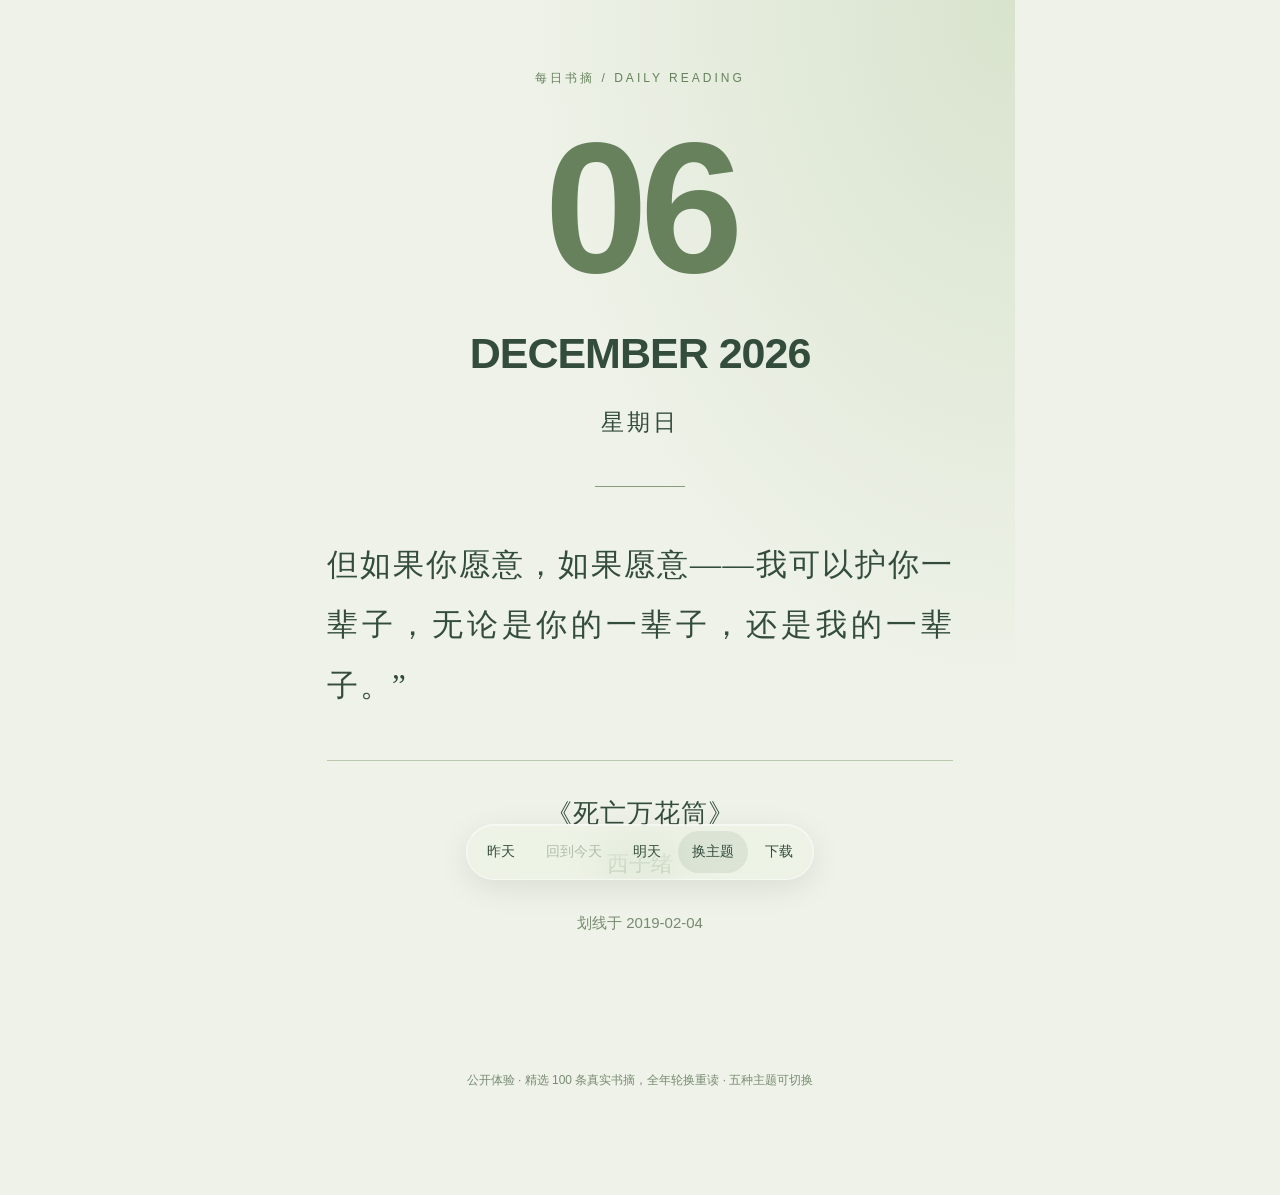
==== docs/index.html @ df206431 "Add public 100-excerpt preview, portrait screenshots and Pages links Change-Id: Id5b9fac0a63af6df737" ====
<!doctype html><html lang="zh-CN"><head><meta charset="utf-8"><meta name="viewport" content="width=device-width,initial-scale=1"><title>每日书摘</title><style id="theme-style">:root{--paper:#eef2e8;--ink:#344c3c;--muted:#788b72}*{box-sizing:border-box}html,body{margin:0}body{padding:28px 20px;background:#e8e8e4;font-family:"PingFang SC","Microsoft YaHei",sans-serif;-webkit-font-smoothing:antialiased}.card{position:relative;overflow:hidden;max-width:750px;width:100%;margin:auto;padding:55px 62px 55px;text-align:center;background:var(--paper);color:var(--ink)}.label{margin:0 0 28px;font-size:12px;letter-spacing:3px;color:var(--muted)}.day{margin:0;font-family:"Arial Black",Arial,sans-serif;font-size:186px;font-weight:900;letter-spacing:-8px;line-height:1}.month{margin:25px 0 0;font-family:Arial,sans-serif;font-size:43px;font-weight:800;line-height:1.3;letter-spacing:-1px}.weekday{margin:25px 0 0;font-size:23px;letter-spacing:3px}.rule{width:90px;height:1px;border:0;background:var(--muted);margin:48px auto}.quote{margin:0;text-align:justify;font-size:31px;font-weight:600;line-height:1.95;letter-spacing:1.5px;overflow-wrap:anywhere}.source{margin-top:44px}.book{margin:0;font-size:26px;font-weight:400;line-height:1.7;letter-spacing:1px}.book a{color:inherit;text-decoration:none}.book a:hover{text-decoration:underline;text-underline-offset:5px}.author{margin:12px 0 0;color:var(--muted);font-size:22px;line-height:1.5}.details{margin-top:29px;color:var(--muted);font-size:15px;line-height:1.9}.details p{margin:0}footer{margin-top:40px;font-size:16px;letter-spacing:2px;color:var(--muted)}@media(max-width:600px){body{padding:0}.card{padding:42px 28px}.day{font-size:145px}.month{font-size:30px!important;letter-spacing:0!important}.weekday{font-size:18px}.rule{margin:35px auto}.quote{font-size:23px!important;line-height:1.95!important;letter-spacing:1px!important}.book{font-size:22px}.author{font-size:19px}.details{font-size:13px}.label{margin-bottom:25px}}.card{background:radial-gradient(ellipse at 100% 0,#d8e3cd 0,transparent 46%),#eef2e8}.day{color:#66815b}.quote{font-family:"Songti SC","STSong",serif;font-weight:500}.rule{background:#879c7b}.source{border-top:1px solid #bac8ae;padding-top:30px}.label{color:#66815b}</style><meta name="description" content="精选 100 条真实阅读划线，五种主题，每天重遇一句读过的话。"></head><body><main class="card"><p class="label">每日书摘 / DAILY READING</p><header><p class="day">—</p><p class="month">DAILY READING</p><p class="weekday"></p></header><hr class="rule"><blockquote class="quote">正在载入你的书摘…</blockquote><section class="source"><h1 class="book"><a target="_blank" rel="noopener noreferrer">个人书摘</a></h1><p class="author"></p><div class="details"></div></section></main><p class="public-note" style="max-width:750px;margin:0 auto;padding:12px 20px;text-align:center;font-size:12px;line-height:1.8;color:var(--muted)">公开体验 · 精选 100 条真实书摘，全年轮换重读 · 五种主题可切换</p><script src="./vendor/html-to-image-1.11.13.js"></script><script src="./themes.js"></script><script src="./daily.js"></script></body></html>
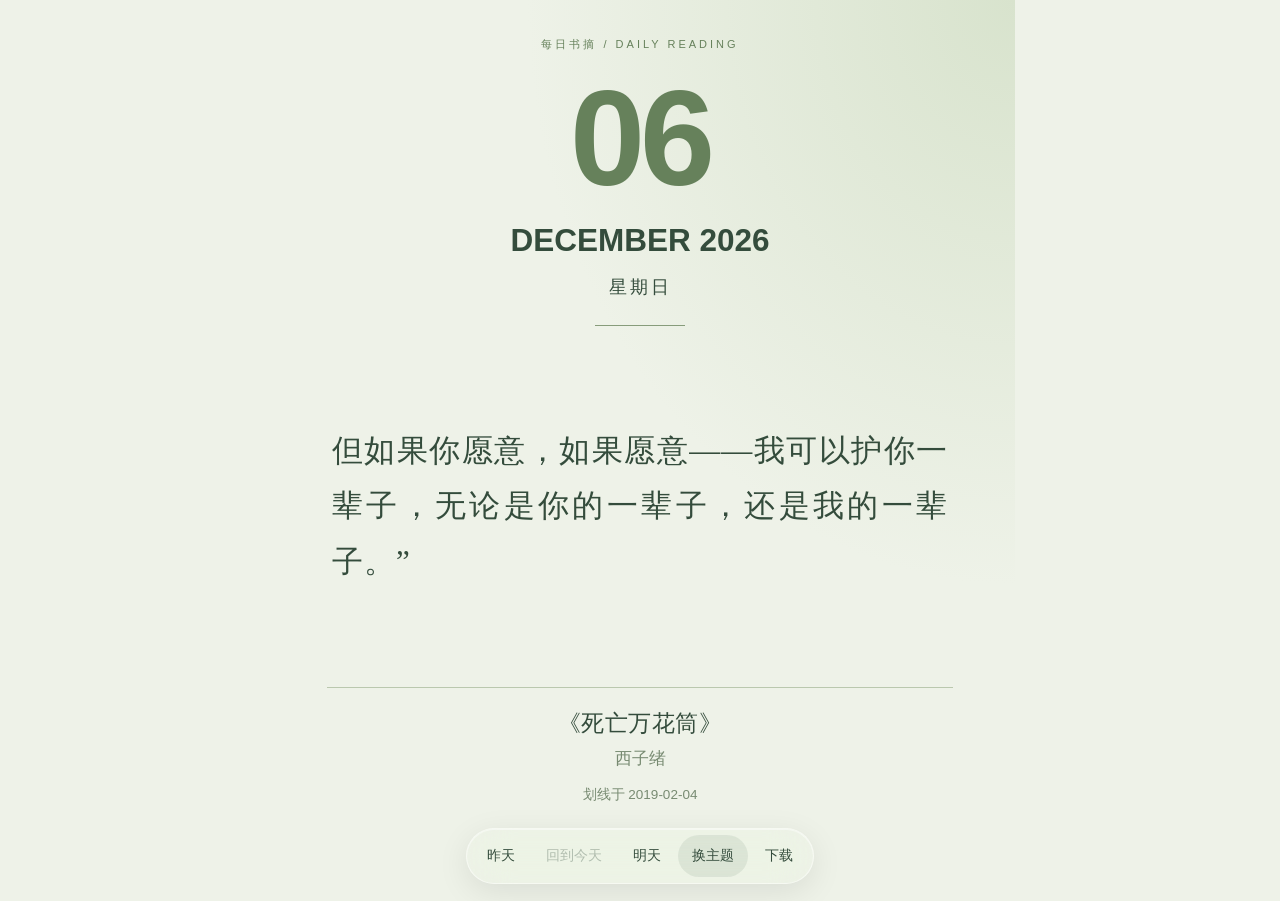
==== commit a2260345: "Use fixed viewport layout with adaptive excerpt spacing Change-Id: I663337b6e654015a9c7a58a5f8ca7c30" ====
--- a/docs/index.html
+++ b/docs/index.html
@@ -1 +1 @@
-<!doctype html><html lang="zh-CN"><head><meta charset="utf-8"><meta name="viewport" content="width=device-width,initial-scale=1"><title>每日书摘</title><style id="theme-style">:root{--paper:#eef2e8;--ink:#344c3c;--muted:#788b72}*{box-sizing:border-box}html,body{margin:0}body{padding:28px 20px;background:#e8e8e4;font-family:"PingFang SC","Microsoft YaHei",sans-serif;-webkit-font-smoothing:antialiased}.card{position:relative;overflow:hidden;max-width:750px;width:100%;margin:auto;padding:55px 62px 55px;text-align:center;background:var(--paper);color:var(--ink)}.label{margin:0 0 28px;font-size:12px;letter-spacing:3px;color:var(--muted)}.day{margin:0;font-family:"Arial Black",Arial,sans-serif;font-size:186px;font-weight:900;letter-spacing:-8px;line-height:1}.month{margin:25px 0 0;font-family:Arial,sans-serif;font-size:43px;font-weight:800;line-height:1.3;letter-spacing:-1px}.weekday{margin:25px 0 0;font-size:23px;letter-spacing:3px}.rule{width:90px;height:1px;border:0;background:var(--muted);margin:48px auto}.quote{margin:0;text-align:justify;font-size:31px;font-weight:600;line-height:1.95;letter-spacing:1.5px;overflow-wrap:anywhere}.source{margin-top:44px}.book{margin:0;font-size:26px;font-weight:400;line-height:1.7;letter-spacing:1px}.book a{color:inherit;text-decoration:none}.book a:hover{text-decoration:underline;text-underline-offset:5px}.author{margin:12px 0 0;color:var(--muted);font-size:22px;line-height:1.5}.details{margin-top:29px;color:var(--muted);font-size:15px;line-height:1.9}.details p{margin:0}footer{margin-top:40px;font-size:16px;letter-spacing:2px;color:var(--muted)}@media(max-width:600px){body{padding:0}.card{padding:42px 28px}.day{font-size:145px}.month{font-size:30px!important;letter-spacing:0!important}.weekday{font-size:18px}.rule{margin:35px auto}.quote{font-size:23px!important;line-height:1.95!important;letter-spacing:1px!important}.book{font-size:22px}.author{font-size:19px}.details{font-size:13px}.label{margin-bottom:25px}}.card{background:radial-gradient(ellipse at 100% 0,#d8e3cd 0,transparent 46%),#eef2e8}.day{color:#66815b}.quote{font-family:"Songti SC","STSong",serif;font-weight:500}.rule{background:#879c7b}.source{border-top:1px solid #bac8ae;padding-top:30px}.label{color:#66815b}</style><meta name="description" content="精选 100 条真实阅读划线，五种主题，每天重遇一句读过的话。"></head><body><main class="card"><p class="label">每日书摘 / DAILY READING</p><header><p class="day">—</p><p class="month">DAILY READING</p><p class="weekday"></p></header><hr class="rule"><blockquote class="quote">正在载入你的书摘…</blockquote><section class="source"><h1 class="book"><a target="_blank" rel="noopener noreferrer">个人书摘</a></h1><p class="author"></p><div class="details"></div></section></main><p class="public-note" style="max-width:750px;margin:0 auto;padding:12px 20px;text-align:center;font-size:12px;line-height:1.8;color:var(--muted)">公开体验 · 精选 100 条真实书摘，全年轮换重读 · 五种主题可切换</p><script src="./vendor/html-to-image-1.11.13.js"></script><script src="./themes.js"></script><script src="./daily.js"></script></body></html>+<!doctype html><html lang="zh-CN"><head><meta charset="utf-8"><meta name="viewport" content="width=device-width,initial-scale=1"><title>每日书摘</title><style id="theme-style">:root{--paper:#eef2e8;--ink:#344c3c;--muted:#788b72}*{box-sizing:border-box}html,body{margin:0}body{padding:28px 20px;background:#e8e8e4;font-family:"PingFang SC","Microsoft YaHei",sans-serif;-webkit-font-smoothing:antialiased}.card{position:relative;overflow:hidden;max-width:750px;width:100%;margin:auto;padding:55px 62px 55px;text-align:center;background:var(--paper);color:var(--ink)}.label{margin:0 0 28px;font-size:12px;letter-spacing:3px;color:var(--muted)}.day{margin:0;font-family:"Arial Black",Arial,sans-serif;font-size:186px;font-weight:900;letter-spacing:-8px;line-height:1}.month{margin:25px 0 0;font-family:Arial,sans-serif;font-size:43px;font-weight:800;line-height:1.3;letter-spacing:-1px}.weekday{margin:25px 0 0;font-size:23px;letter-spacing:3px}.rule{width:90px;height:1px;border:0;background:var(--muted);margin:48px auto}.quote{margin:0;text-align:justify;font-size:31px;font-weight:600;line-height:1.95;letter-spacing:1.5px;overflow-wrap:anywhere}.source{margin-top:44px}.book{margin:0;font-size:26px;font-weight:400;line-height:1.7;letter-spacing:1px}.book a{color:inherit;text-decoration:none}.book a:hover{text-decoration:underline;text-underline-offset:5px}.author{margin:12px 0 0;color:var(--muted);font-size:22px;line-height:1.5}.details{margin-top:29px;color:var(--muted);font-size:15px;line-height:1.9}.details p{margin:0}footer{margin-top:40px;font-size:16px;letter-spacing:2px;color:var(--muted)}@media(max-width:600px){body{padding:0}.card{padding:42px 28px}.day{font-size:145px}.month{font-size:30px!important;letter-spacing:0!important}.weekday{font-size:18px}.rule{margin:35px auto}.quote{font-size:23px!important;line-height:1.95!important;letter-spacing:1px!important}.book{font-size:22px}.author{font-size:19px}.details{font-size:13px}.label{margin-bottom:25px}}.card{background:radial-gradient(ellipse at 100% 0,#d8e3cd 0,transparent 46%),#eef2e8}.day{color:#66815b}.quote{font-family:"Songti SC","STSong",serif;font-weight:500}.rule{background:#879c7b}.source{border-top:1px solid #bac8ae;padding-top:30px}.label{color:#66815b}</style><meta name="description" content="精选 100 条真实阅读划线，五种主题，每天重遇一句读过的话。"><link rel="stylesheet" href="./layout.css"></head><body><main class="card"><p class="label">每日书摘 / DAILY READING</p><header><p class="day">—</p><p class="month">DAILY READING</p><p class="weekday"></p></header><hr class="rule"><blockquote class="quote">正在载入你的书摘…</blockquote><section class="source"><h1 class="book"><a target="_blank" rel="noopener noreferrer">个人书摘</a></h1><p class="author"></p><div class="details"></div></section></main><p class="public-note" style="max-width:750px;margin:0 auto;padding:12px 20px;text-align:center;font-size:12px;line-height:1.8;color:var(--muted)">公开体验 · 精选 100 条真实书摘，全年轮换重读 · 五种主题可切换</p><script src="./vendor/html-to-image-1.11.13.js"></script><script src="./themes.js"></script><script src="./daily.js"></script></body></html>
--- a/docs/layout.css
+++ b/docs/layout.css
@@ -0,0 +1,24 @@
+/* A stable screen-sized page: only the reading area can scroll on very small screens. */
+html,html body{height:100%;overflow:hidden}
+html body{padding:0;background:var(--paper)}
+html body .card{--card-height:100vh;--card-height:100svh;display:flex;flex-direction:column;height:var(--card-height);min-height:0;max-height:var(--card-height);padding:clamp(18px,4vh,48px) clamp(24px,6vw,62px) calc(94px + env(safe-area-inset-bottom,0px));overflow:hidden}
+html body .card>.label{flex:none;margin:0 0 clamp(10px,2vh,24px);font-size:11px;line-height:1.5}
+html body .card>header{flex:none}
+html body .card .day{font-size:clamp(70px,15vh,170px);line-height:1;letter-spacing:-5px}
+html body .card .month{font-size:clamp(20px,3.5vh,38px)!important;line-height:1.25;margin:clamp(8px,1.7vh,20px) 0 0;letter-spacing:0!important}
+html body .card .weekday{font-size:clamp(14px,2vh,21px);line-height:1.4;margin:clamp(8px,1.6vh,18px) 0 0}
+html body .card>.rule{flex:none;margin:clamp(14px,2.8vh,32px) auto;height:1px}
+html body .card>.quote{display:flex;flex-direction:column;flex:1 1 0;min-height:0;margin:0;padding:8px 5px 12px;overflow:auto;overscroll-behavior:contain;border:0;box-shadow:none;border-radius:0;background:transparent;scrollbar-width:thin}
+html body .card .quote-text{flex:none;display:block;width:100%;margin:auto 0;text-align:justify;overflow-wrap:anywhere;font-size:var(--quote-font,23px)!important;line-height:1.8!important;letter-spacing:1px;white-space:pre-line}
+html[data-theme=pop] body .card .quote-text{width:calc(100% - 8px);padding:clamp(12px,2vh,24px);background:#fff8e9;border:2px solid #4c3b97;border-radius:4px;box-shadow:6px 6px 0 #4c3b97}
+html body .card>.source{flex:none;margin-top:clamp(14px,2.4vh,28px);padding-top:clamp(12px,2vh,24px);max-height:30vh;overflow:auto;scrollbar-width:thin}
+html body .card .book{font-size:clamp(17px,2.6vh,25px);line-height:1.5;letter-spacing:.5px}
+html body .card .author{font-size:clamp(13px,1.9vh,20px);line-height:1.4;margin:6px 0 0}
+html body .card .author:empty{display:none}
+html body .card .details{font-size:clamp(11px,1.5vh,14px);line-height:1.6;margin-top:clamp(8px,1.5vh,18px)}
+html body .calendar-nav{bottom:calc(16px + env(safe-area-inset-bottom,0px))}
+html body .public-note{position:absolute!important;width:1px!important;height:1px!important;padding:0!important;overflow:hidden;clip-path:inset(50%);white-space:nowrap}
+html body .export-card{position:fixed;left:-10000px;top:0;height:auto;max-height:none;min-height:100svh;pointer-events:none}
+html body .export-card>.quote{flex:none;overflow:visible;min-height:240px}
+html body .export-card>.source{max-height:none;overflow:visible}
+@media(max-height:650px){html body .card{padding-top:14px;padding-bottom:78px}html body .card>.label{font-size:10px;margin-bottom:8px}html body .card .day{font-size:68px}html body .card .month{font-size:20px!important;margin-top:6px}html body .card .weekday{font-size:13px;margin-top:6px}html body .card>.rule{margin:12px auto}html body .card>.source{margin-top:10px;padding-top:8px}html body .card .details{margin-top:6px}html body .calendar-nav{bottom:10px}}
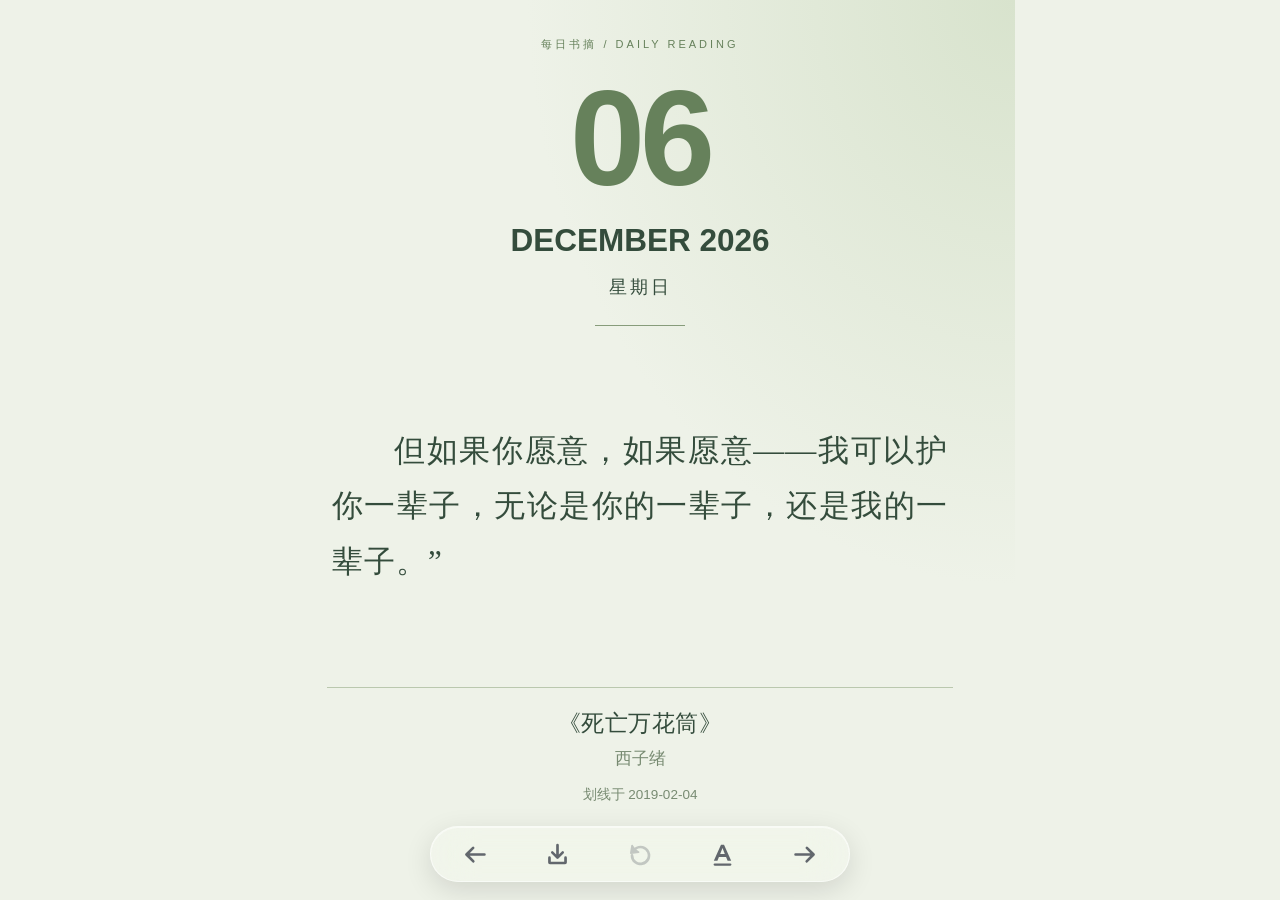
==== commit c365d01b: "Prevent author wrapping and invalidate outdated layout assets Change-Id: I725f7b81542b76a7aecdb6ce2f" ====
--- a/docs/index.html
+++ b/docs/index.html
@@ -1 +1 @@
-<!doctype html><html lang="zh-CN"><head><meta charset="utf-8"><meta name="viewport" content="width=device-width,initial-scale=1"><title>每日书摘</title><style id="theme-style">:root{--paper:#eef2e8;--ink:#344c3c;--muted:#788b72}*{box-sizing:border-box}html,body{margin:0}body{padding:28px 20px;background:#e8e8e4;font-family:"PingFang SC","Microsoft YaHei",sans-serif;-webkit-font-smoothing:antialiased}.card{position:relative;overflow:hidden;max-width:750px;width:100%;margin:auto;padding:55px 62px 55px;text-align:center;background:var(--paper);color:var(--ink)}.label{margin:0 0 28px;font-size:12px;letter-spacing:3px;color:var(--muted)}.day{margin:0;font-family:"Arial Black",Arial,sans-serif;font-size:186px;font-weight:900;letter-spacing:-8px;line-height:1}.month{margin:25px 0 0;font-family:Arial,sans-serif;font-size:43px;font-weight:800;line-height:1.3;letter-spacing:-1px}.weekday{margin:25px 0 0;font-size:23px;letter-spacing:3px}.rule{width:90px;height:1px;border:0;background:var(--muted);margin:48px auto}.quote{margin:0;text-align:justify;font-size:31px;font-weight:600;line-height:1.95;letter-spacing:1.5px;overflow-wrap:anywhere}.source{margin-top:44px}.book{margin:0;font-size:26px;font-weight:400;line-height:1.7;letter-spacing:1px}.book a{color:inherit;text-decoration:none}.book a:hover{text-decoration:underline;text-underline-offset:5px}.author{margin:12px 0 0;color:var(--muted);font-size:22px;line-height:1.5}.details{margin-top:29px;color:var(--muted);font-size:15px;line-height:1.9}.details p{margin:0}footer{margin-top:40px;font-size:16px;letter-spacing:2px;color:var(--muted)}@media(max-width:600px){body{padding:0}.card{padding:42px 28px}.day{font-size:145px}.month{font-size:30px!important;letter-spacing:0!important}.weekday{font-size:18px}.rule{margin:35px auto}.quote{font-size:23px!important;line-height:1.95!important;letter-spacing:1px!important}.book{font-size:22px}.author{font-size:19px}.details{font-size:13px}.label{margin-bottom:25px}}.card{background:radial-gradient(ellipse at 100% 0,#d8e3cd 0,transparent 46%),#eef2e8}.day{color:#66815b}.quote{font-family:"Songti SC","STSong",serif;font-weight:500}.rule{background:#879c7b}.source{border-top:1px solid #bac8ae;padding-top:30px}.label{color:#66815b}</style><meta name="description" content="精选 100 条真实阅读划线，五种主题，每天重遇一句读过的话。"><link rel="stylesheet" href="./layout.css"></head><body><main class="card"><p class="label">每日书摘 / DAILY READING</p><header><p class="day">—</p><p class="month">DAILY READING</p><p class="weekday"></p></header><hr class="rule"><blockquote class="quote">正在载入你的书摘…</blockquote><section class="source"><h1 class="book"><a target="_blank" rel="noopener noreferrer">个人书摘</a></h1><p class="author"></p><div class="details"></div></section></main><p class="public-note" style="max-width:750px;margin:0 auto;padding:12px 20px;text-align:center;font-size:12px;line-height:1.8;color:var(--muted)">公开体验 · 精选 100 条真实书摘，全年轮换重读 · 五种主题可切换</p><script src="./vendor/html-to-image-1.11.13.js"></script><script src="./themes.js"></script><script src="./daily.js"></script></body></html>+<!doctype html><html lang="zh-CN"><head><meta charset="utf-8"><meta name="viewport" content="width=device-width,initial-scale=1"><title>每日书摘</title><style id="theme-style">:root{--paper:#eef2e8;--ink:#344c3c;--muted:#788b72}*{box-sizing:border-box}html,body{margin:0}body{padding:28px 20px;background:#e8e8e4;font-family:"PingFang SC","Microsoft YaHei",sans-serif;-webkit-font-smoothing:antialiased}.card{position:relative;overflow:hidden;max-width:750px;width:100%;margin:auto;padding:55px 62px 55px;text-align:center;background:var(--paper);color:var(--ink)}.label{margin:0 0 28px;font-size:12px;letter-spacing:3px;color:var(--muted)}.day{margin:0;font-family:"Arial Black",Arial,sans-serif;font-size:186px;font-weight:900;letter-spacing:-8px;line-height:1}.month{margin:25px 0 0;font-family:Arial,sans-serif;font-size:43px;font-weight:800;line-height:1.3;letter-spacing:-1px}.weekday{margin:25px 0 0;font-size:23px;letter-spacing:3px}.rule{width:90px;height:1px;border:0;background:var(--muted);margin:48px auto}.quote{margin:0;text-align:justify;font-size:31px;font-weight:600;line-height:1.95;letter-spacing:1.5px;overflow-wrap:anywhere}.source{margin-top:44px}.book{margin:0;font-size:26px;font-weight:400;line-height:1.7;letter-spacing:1px}.book a{color:inherit;text-decoration:none}.book a:hover{text-decoration:underline;text-underline-offset:5px}.author{margin:12px 0 0;color:var(--muted);font-size:22px;line-height:1.5}.details{margin-top:29px;color:var(--muted);font-size:15px;line-height:1.9}.details p{margin:0}footer{margin-top:40px;font-size:16px;letter-spacing:2px;color:var(--muted)}@media(max-width:600px){body{padding:0}.card{padding:42px 28px}.day{font-size:145px}.month{font-size:30px!important;letter-spacing:0!important}.weekday{font-size:18px}.rule{margin:35px auto}.quote{font-size:23px!important;line-height:1.95!important;letter-spacing:1px!important}.book{font-size:22px}.author{font-size:19px}.details{font-size:13px}.label{margin-bottom:25px}}.card{background:radial-gradient(ellipse at 100% 0,#d8e3cd 0,transparent 46%),#eef2e8}.day{color:#66815b}.quote{font-family:"Songti SC","STSong",serif;font-weight:500}.rule{background:#879c7b}.source{border-top:1px solid #bac8ae;padding-top:30px}.label{color:#66815b}</style><meta name="description" content="精选 100 条真实阅读划线，五种主题，每天重遇一句读过的话。"><link rel="stylesheet" href="./layout.css?v=2ef8dd15f1c5"></head><body><main class="card"><p class="label">每日书摘 / DAILY READING</p><header><p class="day">—</p><p class="month">DAILY READING</p><p class="weekday"></p></header><hr class="rule"><blockquote class="quote">正在载入你的书摘…</blockquote><section class="source"><h1 class="book"><a target="_blank" rel="noopener noreferrer">个人书摘</a></h1><p class="author"></p><div class="details"></div></section></main><p class="public-note" style="max-width:750px;margin:0 auto;padding:12px 20px;text-align:center;font-size:12px;line-height:1.8;color:var(--muted)">公开体验 · 精选 100 条真实书摘，全年轮换重读 · 五种主题可切换</p><script src="./vendor/html-to-image-1.11.13.js"></script><script src="./themes.js"></script><script src="./daily.js?v=e506f6846739"></script></body></html>
--- a/docs/layout.css
+++ b/docs/layout.css
@@ -9,7 +9,7 @@
 html body .card .weekday{font-size:clamp(14px,2vh,21px);line-height:1.4;margin:clamp(8px,1.6vh,18px) 0 0}
 html body .card>.rule{flex:none;margin:clamp(14px,2.8vh,32px) auto;height:1px}
 html body .card>.quote{display:flex;flex-direction:column;flex:1 1 0;min-height:0;margin:0;padding:8px 5px 12px;overflow:auto;overscroll-behavior:contain;border:0;box-shadow:none;border-radius:0;background:transparent;scrollbar-width:thin}
-html body .card .quote-text{flex:none;display:block;width:100%;margin:auto 0;text-align:justify;overflow-wrap:anywhere;font-size:var(--quote-font,23px)!important;line-height:1.8!important;letter-spacing:1px;white-space:pre-line}
+html body .card .quote-text{flex:none;display:block;width:100%;margin:auto 0;text-align:justify;text-indent:2em;overflow-wrap:anywhere;font-size:var(--quote-font,23px)!important;line-height:1.8!important;letter-spacing:1px;white-space:pre-line}
 html[data-theme=pop] body .card .quote-text{width:calc(100% - 8px);padding:clamp(12px,2vh,24px);background:#fff8e9;border:2px solid #4c3b97;border-radius:4px;box-shadow:6px 6px 0 #4c3b97}
 html body .card>.source{flex:none;margin-top:clamp(14px,2.4vh,28px);padding-top:clamp(12px,2vh,24px);max-height:30vh;overflow:auto;scrollbar-width:thin}
 html body .card .book{font-size:clamp(17px,2.6vh,25px);line-height:1.5;letter-spacing:.5px}
@@ -17,8 +17,20 @@
 html body .card .author:empty{display:none}
 html body .card .details{font-size:clamp(11px,1.5vh,14px);line-height:1.6;margin-top:clamp(8px,1.5vh,18px)}
 html body .calendar-nav{bottom:calc(16px + env(safe-area-inset-bottom,0px))}
-html body .public-note{position:absolute!important;width:1px!important;height:1px!important;padding:0!important;overflow:hidden;clip-path:inset(50%);white-space:nowrap}
+html body .public-note{top:0;left:0;position:absolute!important;width:1px!important;height:1px!important;padding:0!important;overflow:hidden;clip-path:inset(50%);white-space:nowrap}
 html body .export-card{position:fixed;left:-10000px;top:0;height:auto;max-height:none;min-height:100svh;pointer-events:none}
 html body .export-card>.quote{flex:none;overflow:visible;min-height:240px}
 html body .export-card>.source{max-height:none;overflow:visible}
 @media(max-height:650px){html body .card{padding-top:14px;padding-bottom:78px}html body .card>.label{font-size:10px;margin-bottom:8px}html body .card .day{font-size:68px}html body .card .month{font-size:20px!important;margin-top:6px}html body .card .weekday{font-size:13px;margin-top:6px}html body .card>.rule{margin:12px auto}html body .card>.source{margin-top:10px;padding-top:8px}html body .card .details{margin-top:6px}html body .calendar-nav{bottom:10px}}
+
+html body .calendar-nav{position:fixed;z-index:5;left:50%;bottom:18px;bottom:calc(18px + env(safe-area-inset-bottom,0px));transform:translateX(-50%);display:flex;align-items:center;justify-content:space-around;width:420px;max-width:calc(100% - 32px);min-height:56px;margin:0;padding:5px;border:1px solid rgba(255,255,255,.55);border-radius:30px;background:rgba(248,249,245,.82);color:#62676d;box-shadow:inset 0 1px 0 rgba(255,255,255,.5),0 8px 28px rgba(0,0,0,.12);backdrop-filter:blur(22px) saturate(160%);-webkit-backdrop-filter:blur(22px) saturate(160%)}html body .calendar-nav button{display:flex;flex:1 1 0;align-items:center;justify-content:center;min-width:44px;min-height:44px;height:44px;margin:0;padding:10px;border:0;border-radius:22px;background:transparent;color:inherit;box-shadow:none;outline:none;-webkit-tap-highlight-color:transparent}html body .calendar-nav button+button{margin-left:0}html body .calendar-nav button:last-child{background:transparent}html body .calendar-nav button:focus{outline:none;box-shadow:none}html body .calendar-nav button:active{background:rgba(100,110,120,.08);opacity:.65}html body .calendar-nav button:focus-visible{outline:none;background:rgba(100,110,120,.12)}html body .calendar-nav svg{display:block;width:25px;height:25px;filter:none;pointer-events:none}html body .calendar-nav button[aria-busy="true"] svg{opacity:.4}html[data-theme="night"] body .calendar-nav{background:rgba(24,36,48,.86);color:#d0d6db;border-color:rgba(255,255,255,.15)}
+
+html body .calendar-nav .theme-switch{background:transparent}html body .calendar-nav button:hover{background:rgba(100,110,120,.05)}
+
+@supports ((backdrop-filter:blur(12px)) or (-webkit-backdrop-filter:blur(12px))){html body .calendar-nav{background:rgba(248,249,245,.38)}html[data-theme="night"] body .calendar-nav{background:rgba(24,36,48,.5)}}
+
+/* Keep source metadata compact without changing its underlying text. */
+html body .card .book{display:-webkit-box;-webkit-box-orient:vertical;-webkit-line-clamp:2;overflow:hidden;text-overflow:ellipsis;overflow-wrap:break-word}html body .card .author{display:block;overflow:hidden;text-overflow:ellipsis;white-space:nowrap}html body .card .author:empty{display:none}
+
+/* Constrain author metadata even when child content or cached base styles differ. */
+html body .card .author{box-sizing:border-box;width:100%;min-width:0;max-width:100%;max-height:1.4em;white-space:nowrap!important;overflow:hidden!important;text-overflow:ellipsis!important}html body .card .author *{white-space:nowrap}
